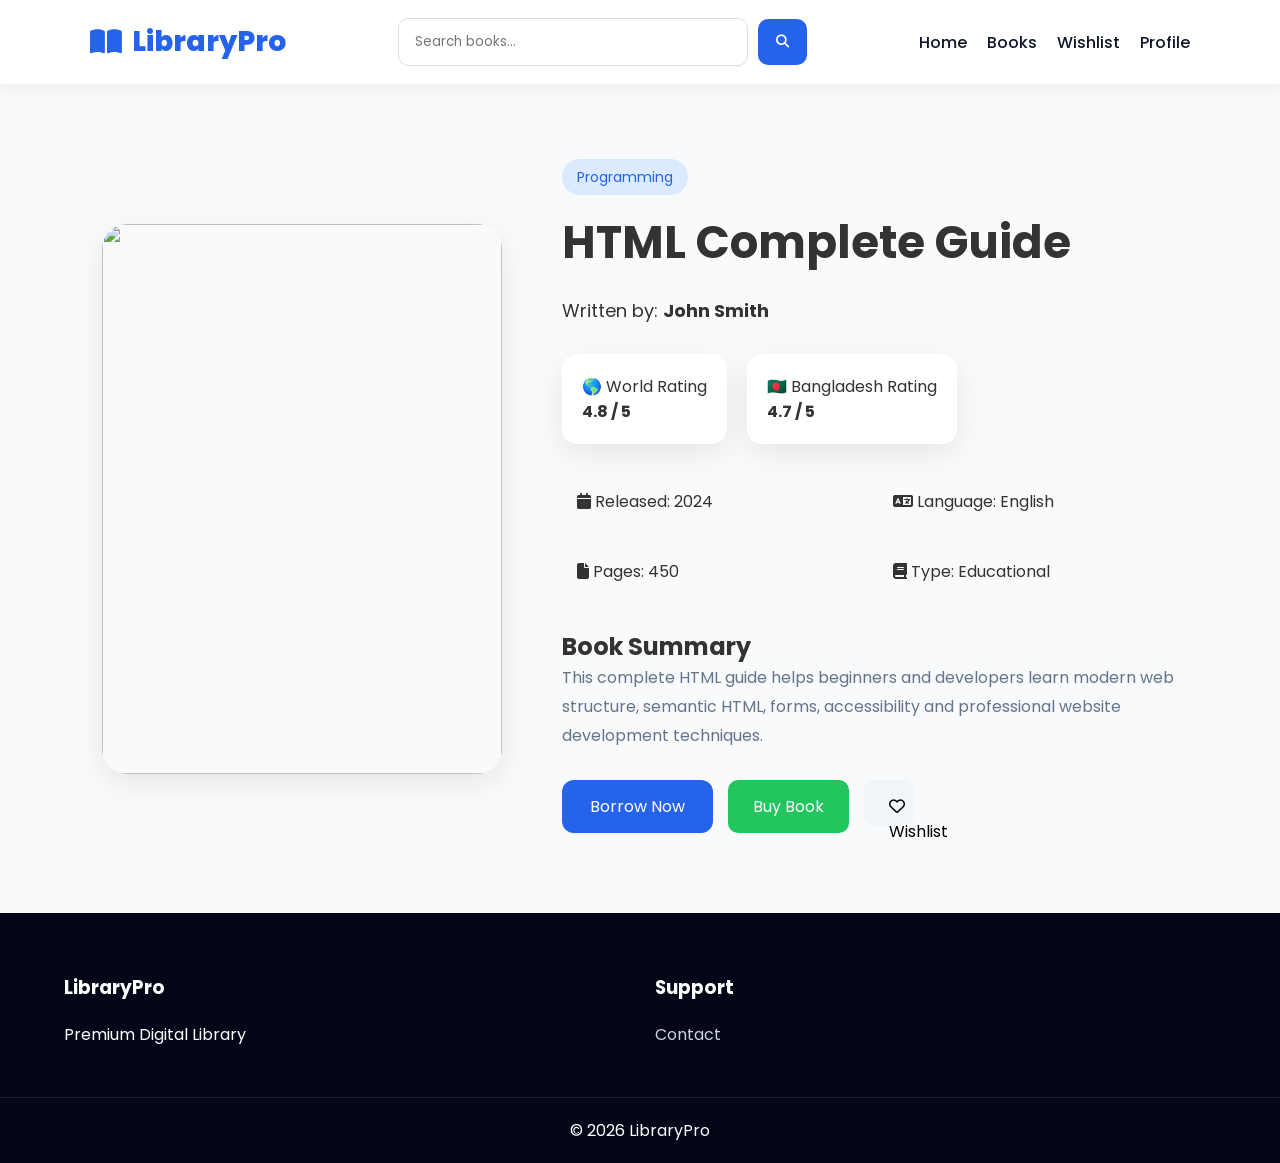
==== library-management/book-details.html @ 763edb33 "80% done" ====
<!doctype html>
<html lang="en">
  <head>
    <meta charset="UTF-8" />

    <meta name="viewport" content="width=device-width, initial-scale=1.0" />

    <title>Book Details | LibraryPro</title>

    <link rel="stylesheet" href="../css/style.css" />

    <link
      rel="stylesheet"
      href="https://cdnjs.cloudflare.com/ajax/libs/font-awesome/6.5.2/css/all.min.css"
    />
  </head>

  <body>
    <!-- NAVBAR -->

    <nav class="navbar">
      <div class="logo">
        <i class="fa-solid fa-book-open"></i>

        LibraryPro
      </div>

      <div class="search-box">
        <input type="text" placeholder="Search books..." />

        <button>
          <i class="fa-solid fa-search"></i>
        </button>
      </div>

      <ul class="nav-links">
        <li>
          <a href="index.html"> Home </a>
        </li>

        <li>
          <a href="books.html"> Books </a>
        </li>

        <li>
          <a href="wishlist.html"> Wishlist </a>
        </li>

        <li>
          <a href="profile.html"> Profile </a>
        </li>
      </ul>
    </nav>

    <!-- BOOK DETAILS -->

    <section class="book-details">
      <div class="book-image">
        <img
          src="https://images.unsplash.com/photo-1541963463532-d68292c34b19?q=80&w=1200"
        />
      </div>

      <div class="book-info">
        <span class="category"> Programming </span>

        <h1>HTML Complete Guide</h1>

        <p class="author">
          Written by:
          <strong> John Smith </strong>
        </p>

        <div class="ratings">
          <div>
            🌎 World Rating

            <br />

            <strong> 4.8 / 5 </strong>
          </div>

          <div>
            🇧🇩 Bangladesh Rating

            <br />

            <strong> 4.7 / 5 </strong>
          </div>
        </div>

        <div class="book-meta">
          <p>
            <i class="fa-solid fa-calendar"></i>

            Released: 2024
          </p>

          <p>
            <i class="fa-solid fa-language"></i>

            Language: English
          </p>

          <p>
            <i class="fa-solid fa-file"></i>

            Pages: 450
          </p>

          <p>
            <i class="fa-solid fa-book"></i>

            Type: Educational
          </p>
        </div>

        <h2>Book Summary</h2>

        <p class="summary">
          This complete HTML guide helps beginners and developers learn modern
          web structure, semantic HTML, forms, accessibility and professional
          website development techniques.
        </p>

        <div class="book-actions">
          <a href="borrow.html" class="btn"> Borrow Now </a>

          <button class="buy-btn">Buy Book</button>

          <button class="wish-btn">
            <i class="fa-regular fa-heart"></i>

            Wishlist
          </button>
        </div>
      </div>
    </section>

    <!-- FOOTER -->

    <footer>
      <div class="footer-grid">
        <div>
          <h3>LibraryPro</h3>

          <p>Premium Digital Library</p>
        </div>

        <div>
          <h3>Support</h3>

          <a href="contact.html"> Contact </a>
        </div>
      </div>

      <div class="copyright">© 2026 LibraryPro</div>
    </footer>
  </body>
</html>
---- css/style.css ----
/* ==========================
   GOOGLE FONT
========================== */

@import url('https://fonts.googleapis.com/css2?family=Poppins:wght@300;400;500;600;700;800&display=swap');

/* ==========================
   ROOT VARIABLES
========================== */

:root{
    --primary:#2563eb;
    --primary-dark:#1d4ed8;
    --secondary:#38bdf8;

    --dark:#0f172a;
    --dark-light:#1e293b;

    --white:#ffffff;
    --light:#f8fafc;
    --gray:#64748b;

    --shadow:0 10px 30px rgba(0,0,0,.08);
    --radius:16px;
}

/* ==========================
   RESET
========================== */

*{
    margin:0;
    padding:0;
    box-sizing:border-box;
    font-family:'Poppins',sans-serif;
}

html{
    scroll-behavior:smooth;
}

body{
    background:var(--light);
    color:#333;
    overflow-x:hidden;
}

img{
    width:100%;
    display:block;
}

a{
    text-decoration:none;
}

ul{
    list-style:none;
}

/* ==========================
   NAVBAR
========================== */

.navbar{
    position:sticky;
    top:0;
    z-index:1000;

    display:flex;
    justify-content:space-between;
    align-items:center;

    padding:18px 7%;

    background:white;

    box-shadow:
    0 4px 20px rgba(0,0,0,.06);
}

.logo{
    font-size:28px;
    font-weight:800;
    color:var(--primary);

    display:flex;
    align-items:center;
    gap:10px;
}

/* ==========================
   SEARCH
========================== */

.search-box{
    display:flex;
    align-items:center;
    gap:10px;
}

.search-box input{
    width:350px;

    padding:13px 16px;

    border:1px solid #ddd;

    border-radius:10px;

    outline:none;
}

.search-box button{
    border:none;

    padding:13px 18px;

    background:var(--primary);

    color:white;

    border-radius:10px;

    cursor:pointer;

    transition:.3s;
}

.search-box button:hover{
    background:var(--primary-dark);
}

/* ==========================
   NAV LINKS
========================== */

.nav-links{
    display:flex;
    align-items:center;
    gap:20px;
}

.nav-links a{
    color:var(--dark);
    font-weight:500;
    transition:.3s;
}

.nav-links a:hover{
    color:var(--primary);
}

.login-btn{
    background:var(--primary);
    color:white !important;

    padding:10px 18px;

    border-radius:10px;
}

/* ==========================
   HERO
========================== */

.hero{
    min-height:90vh;

    display:flex;
    justify-content:center;
    align-items:center;

    text-align:center;

    padding:40px;

    background:
    linear-gradient(
    rgba(0,0,0,.65),
    rgba(0,0,0,.65)
    ),

    url("https://images.unsplash.com/photo-1521587760476-6c12a4b040da?q=80&w=1400");

    background-size:cover;
    background-position:center;
}

.hero-content{
    max-width:900px;
}

.badge{
    display:inline-block;

    background:rgba(255,255,255,.15);

    color:white;

    padding:10px 20px;

    border-radius:30px;

    margin-bottom:25px;

    backdrop-filter:blur(10px);
}

.hero-content h1{
    color:white;

    font-size:70px;

    line-height:1.2;

    margin-bottom:25px;
}

.hero-content p{
    color:#e2e8f0;

    font-size:20px;

    margin-bottom:35px;
}

.hero-buttons{
    display:flex;
    justify-content:center;
    gap:15px;
}

/* ==========================
   BUTTONS
========================== */

.btn{
    display:inline-block;

    background:var(--primary);

    color:white;

    padding:14px 28px;

    border:none;

    border-radius:12px;

    cursor:pointer;

    transition:.3s;
}

.btn:hover{
    background:var(--primary-dark);
    transform:translateY(-2px);
}

.btn-outline{
    display:inline-block;

    border:2px solid white;

    color:white;

    padding:14px 28px;

    border-radius:12px;

    transition:.3s;
}

.btn-outline:hover{
    background:white;
    color:var(--dark);
}

/* ==========================
   STATS
========================== */

.stats-section{
    display:grid;

    grid-template-columns:
    repeat(auto-fit,minmax(220px,1fr));

    gap:25px;

    padding:70px 8%;
}

.stat-card{
    background:white;

    text-align:center;

    padding:35px;

    border-radius:var(--radius);

    box-shadow:var(--shadow);
}

.stat-card h2{
    color:var(--primary);
    font-size:40px;
}

.stat-card p{
    margin-top:10px;
    color:var(--gray);
}

/* ==========================
   COMMON SECTION
========================== */

.section{
    padding:90px 8%;
}

.section-title{
    text-align:center;

    margin-bottom:60px;

    font-size:42px;

    color:var(--dark);
}

/* ==========================
   BOOK GRID
========================== */

.book-grid{
    display:grid;

    grid-template-columns:
    repeat(auto-fit,minmax(300px,1fr));

    gap:30px;
}

.book-card{
    background:white;

    border-radius:20px;

    overflow:hidden;

    box-shadow:var(--shadow);

    transition:.3s;
}

.book-card:hover{
    transform:translateY(-10px);
}

.book-card img{
    height:300px;
    object-fit:cover;
}

.book-content{
    padding:25px;
}

.category{
    background:#dbeafe;

    color:var(--primary);

    padding:6px 14px;

    border-radius:20px;

    font-size:14px;
}

.book-content h3{
    margin-top:15px;
    margin-bottom:10px;
}

.rating{
    margin:15px 0;
    font-weight:600;
}

/* ==========================
   CATEGORIES
========================== */

.categories{
    display:grid;

    grid-template-columns:
    repeat(auto-fit,minmax(220px,1fr));

    gap:25px;
}

.cat-box{
    background:white;

    padding:40px;

    text-align:center;

    border-radius:var(--radius);

    box-shadow:var(--shadow);

    transition:.3s;
}

.cat-box:hover{
    transform:translateY(-8px);
}

.cat-box i{
    font-size:45px;

    color:var(--primary);

    margin-bottom:15px;
}

/* ==========================
   WHY US
========================== */

.why-grid{
    display:grid;

    grid-template-columns:
    repeat(auto-fit,minmax(280px,1fr));

    gap:30px;
}

.why-card{
    background:white;

    text-align:center;

    padding:40px;

    border-radius:var(--radius);

    box-shadow:var(--shadow);
}

.why-card i{
    font-size:50px;

    color:var(--primary);

    margin-bottom:20px;
}

/* ==========================
   REVIEWS
========================== */

.review-grid{
    display:grid;

    grid-template-columns:
    repeat(auto-fit,minmax(280px,1fr));

    gap:25px;
}

.review-card{
    background:white;

    padding:30px;

    border-radius:var(--radius);

    box-shadow:var(--shadow);
}

.review-card p{
    margin-bottom:15px;
}

/* ==========================
   CTA
========================== */

.cta{
    text-align:center;

    padding:90px 20px;

    background:var(--dark);

    color:white;
}

.cta h2{
    font-size:45px;

    margin-bottom:15px;
}

.cta p{
    margin-bottom:30px;
}

/* ==========================
   FOOTER
========================== */

footer{
    background:#020617;

    color:white;

    padding-top:60px;
}

.footer-grid{
    width:90%;
    margin:auto;

    display:grid;

    grid-template-columns:
    repeat(auto-fit,minmax(220px,1fr));

    gap:30px;

    padding-bottom:40px;
}

.footer-grid h3{
    margin-bottom:20px;
}

.footer-grid a{
    display:block;

    color:#cbd5e1;

    margin-bottom:10px;
}

.footer-grid a:hover{
    color:white;
}

.copyright{
    text-align:center;

    padding:20px;

    border-top:1px solid rgba(255,255,255,.1);
}

/* ==========================
   RESPONSIVE
========================== */

@media(max-width:992px){

    .navbar{
        flex-direction:column;
        gap:20px;
    }

    .search-box input{
        width:100%;
    }

    .hero-content h1{
        font-size:50px;
    }

}

@media(max-width:768px){

    .nav-links{
        flex-wrap:wrap;
        justify-content:center;
    }

    .hero-content h1{
        font-size:38px;
    }

    .hero-content p{
        font-size:17px;
    }

    .hero-buttons{
        flex-direction:column;
    }

    .section-title{
        font-size:32px;
    }

    .cta h2{
        font-size:32px;
    }

}

@media(max-width:576px){

    .search-box{
        width:100%;
    }

    .search-box input{
        width:100%;
    }

    .hero{
        min-height:80vh;
    }

    .hero-content h1{
        font-size:32px;
    }

}

/* ==========================
BOOKS PAGE
========================== */



.filter-area{


padding:40px 8%;


background:white;


display:flex;


justify-content:space-between;


gap:30px;


}




.filter-area button,
.filter-area select{


padding:10px 18px;


border:none;


border-radius:20px;


background:#e0f2fe;


cursor:pointer;


margin:5px;


}






.books-section{


padding:70px 8%;


display:grid;


grid-template-columns:
repeat(auto-fit,minmax(300px,1fr));


gap:30px;


}





.premium-book-card{


background:white;


border-radius:25px;


overflow:hidden;


box-shadow:var(--shadow);


transition:.3s;


}




.premium-book-card:hover{


transform:translateY(-10px);


}





.premium-book-card img{


width:100%;


height:330px;


object-fit:cover;


}





.premium-book-content{


padding:25px;


}





.premium-book-content span{


background:#dbeafe;


color:#2563eb;


padding:6px 14px;


border-radius:20px;


}



.premium-book-content h2{


margin:15px 0;


}





.book-rating{


margin:15px 0;


line-height:1.8;


}





.price{


margin:20px 0;


font-size:18px;


}





.card-buttons{


display:flex;


gap:10px;


align-items:center;


}





.borrow{


background:#22c55e;

}



.wish-btn{


width:45px;


height:45px;


border-radius:50%;


border:none;


background:#f1f5f9;


font-size:25px;


}





@media(max-width:768px){


.filter-area{


flex-direction:column;


}


}

/* ==========================
BOOK DETAILS
========================== */



.book-details{


padding:80px 8%;


display:grid;


grid-template-columns:400px 1fr;


gap:60px;


align-items:center;


}





.book-image img{


width:100%;


height:550px;


object-fit:cover;


border-radius:25px;


box-shadow:var(--shadow);


}





.category{


background:#dbeafe;


color:#2563eb;


padding:8px 15px;


border-radius:20px;


}



.book-info h1{


font-size:45px;


margin:20px 0;


}





.author{


font-size:18px;


}





.ratings{


display:flex;


gap:20px;


margin:30px 0;


}





.ratings div{


background:white;


padding:20px;


border-radius:15px;


box-shadow:var(--shadow);


}




.book-meta{


display:grid;


grid-template-columns:1fr 1fr;


gap:15px;


margin:30px 0;


}





.book-meta p{


background:#f8fafc;


padding:15px;


border-radius:10px;


}




.summary{


line-height:1.8;


color:#64748b;


}





.book-actions{


display:flex;


gap:15px;


margin-top:30px;


flex-wrap:wrap;


}




.buy-btn,
.wish-btn{


padding:14px 25px;


border-radius:10px;


border:none;


cursor:pointer;


font-size:16px;


}





.buy-btn{


background:#22c55e;


color:white;


}




.wish-btn{


background:#f1f5f9;


}





@media(max-width:992px){


.book-details{


grid-template-columns:1fr;


}



.book-image img{


height:400px;


}


}

/* ==========================
BORROW PAGE
========================== */


.borrow-container{

padding:70px 8%;

display:flex;

flex-direction:column;

gap:30px;

}





.borrow-book{

background:white;

padding:25px;

border-radius:20px;

display:flex;

gap:25px;

align-items:center;

box-shadow:var(--shadow);

}




.borrow-book img{

width:130px;

height:170px;

object-fit:cover;

border-radius:15px;

}





.borrow-options{

background:white;

padding:30px;

border-radius:20px;

box-shadow:var(--shadow);

}




.option-card{

display:flex;

gap:20px;

padding:20px;

background:#f8fafc;

border-radius:15px;

margin-top:15px;

cursor:pointer;

}




.option-card i{

font-size:35px;

color:#2563eb;

}




.borrow-box,
.cost-box{


background:white;

padding:30px;

border-radius:20px;

box-shadow:var(--shadow);

}





.borrow-box input{

width:100%;

padding:15px;

margin-top:15px;

border-radius:10px;

border:1px solid #ddd;

}





.serial-box{


background:#dbeafe;

padding:25px;

text-align:center;

border-radius:15px;

margin:25px 0;

}





.serial-box h1{

color:#2563eb;

letter-spacing:3px;

}





.pickup-time,
.delivery-time{


background:#f8fafc;

padding:20px;

border-radius:12px;

margin-top:20px;

}





.otp-box{


margin-top:25px;

background:#f1f5f9;

padding:20px;

border-radius:15px;

}




.cost-box div{


display:flex;

justify-content:space-between;

margin:18px 0;

}




.total{

font-size:24px;

font-weight:700;

}





@media(max-width:768px){


.borrow-book{

flex-direction:column;

text-align:center;

}


}

/* ==========================
CART PAGE
========================== */

.cart-section{

    padding:80px 8%;

    display:grid;

    grid-template-columns:
    2fr 1fr;

    gap:35px;
}

.cart-items{

    display:flex;

    flex-direction:column;

    gap:20px;
}

.cart-item{

    background:white;

    border-radius:20px;

    padding:20px;

    display:grid;

    grid-template-columns:
    120px 1fr 100px 60px;

    align-items:center;

    gap:20px;

    box-shadow:var(--shadow);
}

.cart-item img{

    width:100%;
    height:140px;

    object-fit:cover;

    border-radius:12px;
}

.cart-info h3{

    margin-bottom:10px;
}

.cart-info p{

    margin-bottom:6px;
}

.cart-price{

    font-size:22px;

    font-weight:700;

    color:#2563eb;
}

.remove-btn{

    width:45px;
    height:45px;

    border:none;

    border-radius:50%;

    cursor:pointer;

    background:#fee2e2;

    color:#dc2626;
}

.cart-summary{

    background:white;

    padding:30px;

    border-radius:20px;

    box-shadow:var(--shadow);

    height:fit-content;
}

.summary-row{

    display:flex;

    justify-content:space-between;

    margin:18px 0;
}

.total-price{

    font-size:22px;

    font-weight:700;
}

.checkout-btn{

    width:100%;

    margin-top:20px;
}

@media(max-width:992px){

.cart-section{

grid-template-columns:1fr;

}

.cart-item{

grid-template-columns:1fr;

text-align:center;

}

}

/* ==========================
WISHLIST PAGE
========================== */

.wishlist-section{

    padding:80px 8%;

    display:flex;

    flex-direction:column;

    gap:25px;
}

.wishlist-card{

    background:white;

    border-radius:20px;

    padding:20px;

    display:grid;

    grid-template-columns:
    150px 1fr auto;

    gap:25px;

    align-items:center;

    box-shadow:var(--shadow);
}

.wishlist-card img{

    width:100%;
    height:180px;

    object-fit:cover;

    border-radius:15px;
}

.wishlist-content h3{

    margin:12px 0;
}

.wishlist-actions{

    display:flex;

    gap:12px;

    flex-wrap:wrap;
}

.empty-wishlist{

    text-align:center;

    padding:80px 20px;
}

.empty-wishlist i{

    font-size:70px;

    color:#94a3b8;

    margin-bottom:20px;
}

.empty-wishlist h2{

    margin-bottom:15px;
}

.empty-wishlist p{

    margin-bottom:25px;

    color:#64748b;
}

@media(max-width:992px){

.wishlist-card{

grid-template-columns:1fr;

text-align:center;

}

.wishlist-actions{

justify-content:center;

}

}

/* ==========================
CHECKOUT PAGE
========================== */


.checkout-section{

padding:80px 8%;

display:grid;

grid-template-columns:2fr 1fr;

gap:40px;

}



.checkout-form,
.checkout-summary{

background:white;

padding:35px;

border-radius:20px;

box-shadow:var(--shadow);

}



.checkout-form h2{

margin:25px 0 20px;

}




.input-row{

display:grid;

grid-template-columns:1fr 1fr;

gap:20px;

margin-bottom:20px;

}



.checkout-form input,
.checkout-form textarea{


width:100%;

padding:15px;

border:1px solid #ddd;

border-radius:10px;

}



.checkout-form textarea{

height:130px;

resize:none;

}





.delivery-options{

display:flex;

gap:20px;

flex-wrap:wrap;

}



.delivery-options label{

background:#f1f5f9;

padding:15px;

border-radius:12px;

cursor:pointer;

}






.payment-options{

display:grid;

grid-template-columns:
repeat(auto-fit,minmax(150px,1fr));

gap:20px;

}





.payment-card{

background:#f8fafc;

padding:25px;

border-radius:15px;

text-align:center;

cursor:pointer;

transition:.3s;

}



.payment-card:hover{

transform:translateY(-5px);

}





.payment-card i{

font-size:35px;

color:#2563eb;

margin-bottom:10px;

}






.checkout-book{

display:flex;

gap:20px;

align-items:center;

margin-bottom:25px;

}



.checkout-book img{

width:90px;

height:120px;

object-fit:cover;

border-radius:10px;

}






.checkout-row{

display:flex;

justify-content:space-between;

margin:20px 0;

}



.checkout-total{

display:flex;

justify-content:space-between;

font-size:24px;

font-weight:700;

margin-top:20px;

}



.confirm-btn{

width:100%;

margin-top:25px;

}






@media(max-width:992px){


.checkout-section{

grid-template-columns:1fr;

}



.input-row{

grid-template-columns:1fr;

}


}


/* ==========================
PREMIUM LOGIN PAGE
========================== */


.auth-page{

min-height:100vh;

display:grid;

grid-template-columns:1fr 1fr;

}




.auth-left{


background:url('https://images.unsplash.com/photo-1521587760476-6c12a4b040da?q=80&w=1400')
center/cover;


position:relative;

display:flex;

align-items:center;

padding:60px;

color:white;

}




.auth-overlay{


position:absolute;

inset:0;

background:rgba(15,23,42,.75);

}




.auth-content{

position:relative;

z-index:2;

max-width:500px;

}




.auth-content>i{


font-size:60px;

margin-bottom:25px;

color:#38bdf8;

}



.auth-content h1{

font-size:45px;

line-height:1.2;

margin-bottom:20px;

}




.auth-content p{

font-size:18px;

line-height:1.8;

color:#e2e8f0;

}




.auth-feature{


margin-top:40px;

display:flex;

flex-direction:column;

gap:20px;

}



.auth-feature div{

display:flex;

align-items:center;

gap:15px;

font-size:18px;

}



.auth-feature i{


width:45px;

height:45px;

display:flex;

justify-content:center;

align-items:center;

background:#38bdf8;

border-radius:50%;

}




.auth-right{


background:#f8fafc;

display:flex;

justify-content:center;

align-items:center;

padding:30px;

}





.login-box{


background:white;

padding:45px;

width:100%;

max-width:430px;

border-radius:25px;

box-shadow:var(--shadow);

}



.login-box h2{


font-size:36px;

margin-bottom:10px;

}



.login-box p{

color:#64748b;

margin-bottom:30px;

}





.auth-input{


position:relative;

margin-bottom:20px;

}



.auth-input i{

position:absolute;

left:18px;

top:50%;

transform:translateY(-50%);

color:#64748b;

}



.auth-input input{


width:100%;

padding:16px 16px 16px 50px;

border:1px solid #ddd;

border-radius:12px;

font-size:16px;

}




.remember{


display:flex;

justify-content:space-between;

margin-bottom:25px;

font-size:14px;

}



.remember a{

color:#2563eb;

text-decoration:none;

}




.login-btn{


width:100%;

padding:16px;

border:none;

border-radius:12px;

background:linear-gradient(135deg,#38bdf8,#2563eb);

color:white;

font-size:17px;

font-weight:600;

cursor:pointer;

}




.divider{

text-align:center;

margin:25px 0;

border-bottom:1px solid #ddd;

line-height:1px;

}




.divider span{

background:white;

padding:0 15px;

}




.social-login{

display:flex;

gap:15px;

}




.social-login button{


flex:1;

padding:12px;

border:1px solid #ddd;

background:white;

border-radius:10px;

cursor:pointer;

}




.register-text{

text-align:center;

margin-top:25px;

}



.register-text a{

color:#2563eb;

font-weight:600;

}





@media(max-width:992px){


.auth-page{

grid-template-columns:1fr;

}


.auth-left{

min-height:45vh;

}


}


/* ==========================
REGISTER PAGE
========================== */


.register-box{


background:white;

padding:45px;

width:100%;

max-width:450px;

border-radius:25px;

box-shadow:var(--shadow);

}



.register-box h2{


font-size:36px;

margin-bottom:10px;

}



.register-box p{

color:#64748b;

margin-bottom:30px;

}



.terms{


font-size:14px;

margin-bottom:25px;

}



.terms input{

margin-right:8px;

}


/* ==========================
PROFILE PAGE
========================== */


.profile-header{

background:#0f172a;

padding:70px 20px;

display:flex;

justify-content:center;

}



.profile-card{

background:white;

padding:35px;

border-radius:25px;

text-align:center;

width:350px;

box-shadow:var(--shadow);

}



.profile-card img{


width:130px;

height:130px;

border-radius:50%;

object-fit:cover;

margin-bottom:20px;

}





.profile-section{

padding:60px 8%;

display:grid;

grid-template-columns:1fr 1fr;

gap:30px;

}





.profile-info,
.profile-stats div{


background:white;

padding:30px;

border-radius:20px;

box-shadow:var(--shadow);

}





.info-row{

display:flex;

justify-content:space-between;

padding:15px 0;

border-bottom:1px solid #eee;

}





.profile-stats{

display:grid;

grid-template-columns:
repeat(3,1fr);

gap:20px;

}



.profile-stats div{

text-align:center;

}





.profile-stats i{

font-size:30px;

color:#2563eb;

}





.borrow-history{

display:grid;

grid-template-columns:
repeat(auto-fit,minmax(350px,1fr));

gap:25px;

}





.history-card{

background:white;

padding:20px;

border-radius:20px;

display:flex;

gap:20px;

box-shadow:var(--shadow);

}





.history-card img{

width:100px;

height:130px;

object-fit:cover;

border-radius:12px;

}





.status,
.late{

padding:6px 15px;

border-radius:20px;

background:#dcfce7;

color:green;

}



.late{

background:#fef3c7;

color:#d97706;

}




@media(max-width:992px){


.profile-section{

grid-template-columns:1fr;

}



.profile-stats{

grid-template-columns:1fr;

}


}

/* ==========================
ABOUT PAGE
========================== */


.about-hero{

height:60vh;

background:
linear-gradient(
rgba(15,23,42,.7),
rgba(15,23,42,.7)
),
url('https://images.unsplash.com/photo-1521587760476-6c12a4b040da?q=80&w=1400')
center/cover;

display:flex;

align-items:center;

justify-content:center;

text-align:center;

color:white;

}



.about-hero h1{

font-size:55px;

}



.about-hero p{

font-size:20px;

max-width:700px;

margin-top:20px;

}





.about-story{

padding:80px 8%;

display:grid;

grid-template-columns:1fr 1fr;

gap:50px;

align-items:center;

}





.about-image img{

width:100%;

border-radius:25px;

}





.about-text p{

line-height:1.8;

margin-top:20px;

}





.stats-section{

padding:60px 8%;

display:grid;

grid-template-columns:
repeat(4,1fr);

gap:25px;

background:#0f172a;

color:white;

}



.about-stat{

text-align:center;

}



.about-stat h2{

font-size:40px;

color:#38bdf8;

}






.mission-grid,
.choose-grid,
.team-grid{

display:grid;

grid-template-columns:
repeat(auto-fit,minmax(250px,1fr));

gap:30px;

}




.mission-card,
.choose-grid div,
.team-card{

background:white;

padding:30px;

border-radius:20px;

text-align:center;

box-shadow:var(--shadow);

}



.mission-card i,
.choose-grid i{

font-size:40px;

color:#2563eb;

margin-bottom:20px;

}





.team-card img{

width:120px;

height:120px;

border-radius:50%;

object-fit:cover;

margin-bottom:15px;

}





@media(max-width:992px){


.about-story{

grid-template-columns:1fr;

}



.stats-section{

grid-template-columns:1fr 1fr;

}


}


@media(max-width:576px){


.stats-section{

grid-template-columns:1fr;

}


}

/* ==========================
CONTACT PAGE
========================== */



.contact-hero{

height:55vh;

background:
linear-gradient(
rgba(15,23,42,.75),
rgba(15,23,42,.75)
),
url('https://images.unsplash.com/photo-1524995997946-a1c2e315a42f?q=80&w=1400')
center/cover;


display:flex;

flex-direction:column;

justify-content:center;

align-items:center;

color:white;

text-align:center;

}



.contact-hero h1{

font-size:55px;

}





.contact-info-section{


padding:60px 8%;


display:grid;


grid-template-columns:
repeat(4,1fr);


gap:25px;

}




.contact-card{


background:white;

padding:30px;

border-radius:20px;

text-align:center;

box-shadow:var(--shadow);

}



.contact-card i{


font-size:40px;

color:#2563eb;

margin-bottom:15px;

}





.contact-main{


padding:50px 8%;


display:grid;


grid-template-columns:1fr 1fr;


gap:40px;


}





.contact-form-box{


background:white;

padding:35px;

border-radius:20px;

box-shadow:var(--shadow);

}




.contact-form-box input,
.contact-form-box textarea{


width:100%;


padding:15px;


margin-bottom:20px;


border:1px solid #ddd;


border-radius:10px;


}



.contact-form-box textarea{


height:150px;


resize:none;

}



.map-box iframe{


width:100%;


height:100%;


min-height:450px;


border:0;


border-radius:20px;


}





.faq-grid{


display:grid;


grid-template-columns:
repeat(auto-fit,minmax(250px,1fr));


gap:25px;


}




.faq-card{


background:white;


padding:30px;


border-radius:20px;


box-shadow:var(--shadow);


}



.faq-card h3{


margin-bottom:15px;


}




@media(max-width:992px){



.contact-info-section{


grid-template-columns:1fr 1fr;


}



.contact-main{


grid-template-columns:1fr;


}



}



@media(max-width:576px){


.contact-info-section{


grid-template-columns:1fr;


}


}

/* ==========================
ADMIN DASHBOARD
========================== */



.admin-layout{


display:grid;


grid-template-columns:260px 1fr;


min-height:100vh;


}





.admin-sidebar{


background:#0f172a;


color:white;


padding:30px;


}



.admin-logo{


font-size:25px;


font-weight:700;


margin-bottom:40px;


}





.admin-sidebar ul{


list-style:none;


}



.admin-sidebar li{


padding:15px;


margin-bottom:10px;


border-radius:10px;


cursor:pointer;


}



.admin-sidebar li:hover,
.admin-sidebar .active{


background:#2563eb;


}






.admin-main{


background:#f8fafc;


padding:30px;


}






.admin-header{


display:flex;


justify-content:space-between;


align-items:center;


margin-bottom:40px;


}



.admin-header img{


width:45px;


height:45px;


border-radius:50%;


object-fit:cover;


}






.admin-stats{


display:grid;


grid-template-columns:
repeat(4,1fr);


gap:20px;


}





.admin-stat-card{


background:white;


padding:30px;


border-radius:20px;


box-shadow:var(--shadow);


}



.admin-stat-card i{


font-size:35px;


color:#2563eb;


}




.admin-stat-card h2{


margin:15px 0;


}








.admin-table-box,
.delivery-box{


background:white;


padding:30px;


border-radius:20px;


margin-top:40px;


box-shadow:var(--shadow);


}




.table-header{


display:flex;


justify-content:space-between;


align-items:center;


}





table{


width:100%;


margin-top:25px;


border-collapse:collapse;


}



th,
td{


padding:15px;


border-bottom:1px solid #eee;


text-align:left;


}




.approved,
.pending{


padding:6px 15px;


border-radius:20px;


background:#dcfce7;


color:green;


}



.pending{


background:#fef3c7;


color:#d97706;


}






.delivery-item{


display:flex;


align-items:center;


gap:20px;


padding:20px 0;


border-bottom:1px solid #eee;


}



.delivery-item i{


font-size:30px;


color:#2563eb;


}



.delivery-item span{


margin-left:auto;


font-weight:bold;


}







@media(max-width:992px){


.admin-layout{


grid-template-columns:1fr;


}



.admin-stats{


grid-template-columns:1fr 1fr;


}


}




@media(max-width:576px){


.admin-stats{


grid-template-columns:1fr;


}



table{


font-size:12px;


}


}
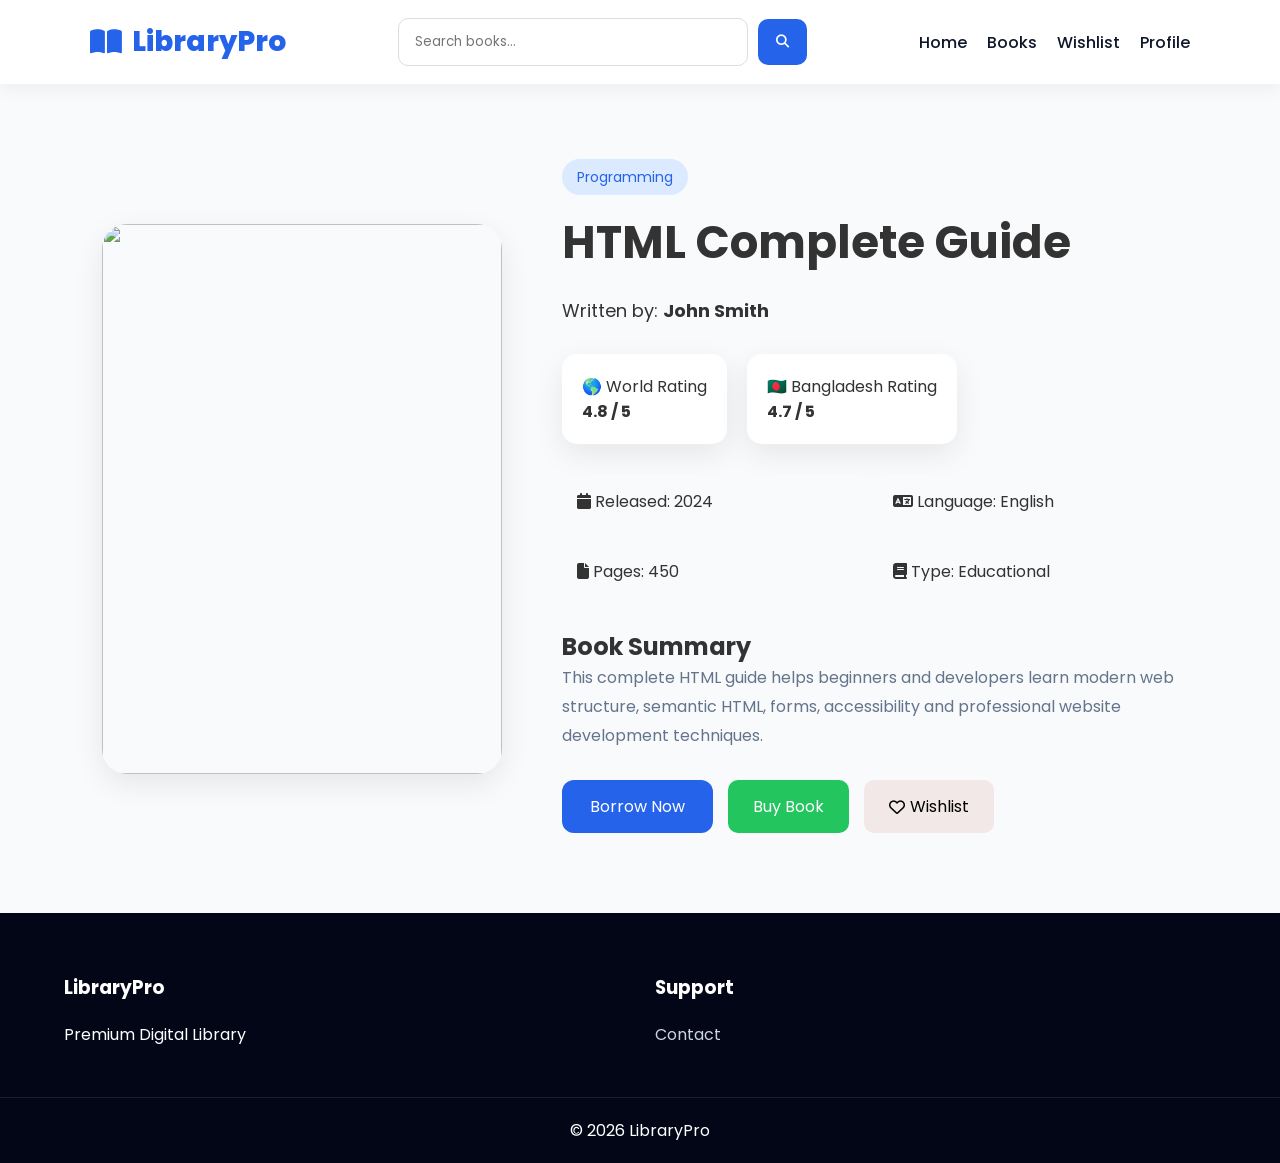
==== commit 863d0e1b: "style:formating, spacing" ====
--- a/library-management/book-details.html
+++ b/library-management/book-details.html
@@ -128,7 +128,7 @@
 
           <button class="buy-btn">Buy Book</button>
 
-          <button class="wish-btn">
+          <button class="wish-btn wish-btn1">
             <i class="fa-regular fa-heart"></i>
 
             Wishlist
--- a/css/style.css
+++ b/css/style.css
@@ -889,6 +889,15 @@
 font-size:25px;
 
 
+display: flex;
+
+
+align-items: center;
+
+
+justify-content: center;
+
+
 }
 
 
@@ -1168,7 +1177,16 @@
 }
 
 
-
+.wish-btn.wish-btn1 {
+    width: auto;
+    display: flex;
+    flex-wrap: wrap;
+    background-color: #f3e8e8;
+    justify-content: center;
+    align-items: center;
+    height: auto;
+    gap: 5px;
+}
 
 
 @media(max-width:992px){
@@ -2465,6 +2483,14 @@
 
 box-shadow:var(--shadow);
 
+display: flex;
+
+flex-direction: column;
+
+align-items: center;
+
+row-gap: 4px;
+
 }
 
 
@@ -2482,10 +2508,20 @@
 
 margin-bottom:20px;
 
-}
-
-
-
+box-shadow: 0 5px 10px rgba(0, 0, 0, 0.1);
+
+}
+
+
+.img{
+    position: relative;
+    width: 9rem;
+    height: 9rem;
+    border-radius: 50%;
+    background-color: rgb(91, 91, 219);
+    padding: 3px;
+    margin-bottom: 10px;
+}
 
 
 .profile-section{
